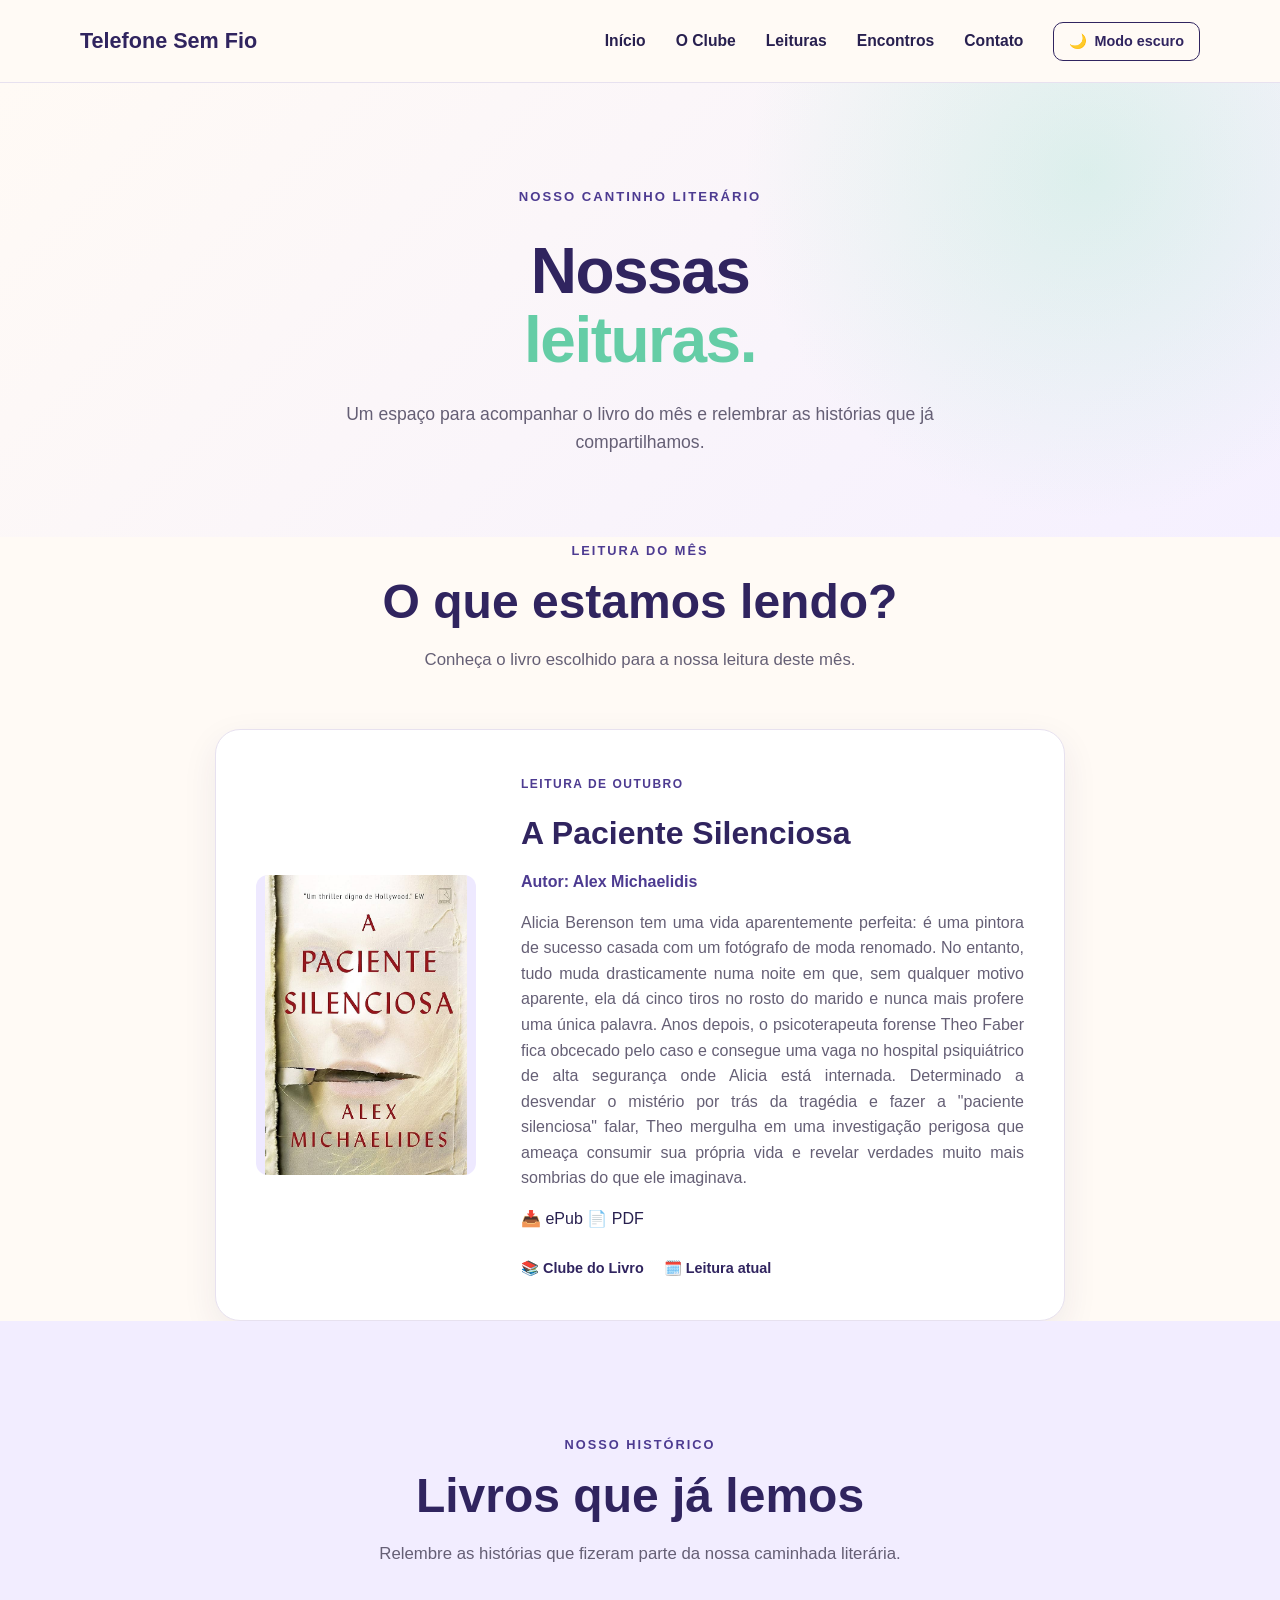
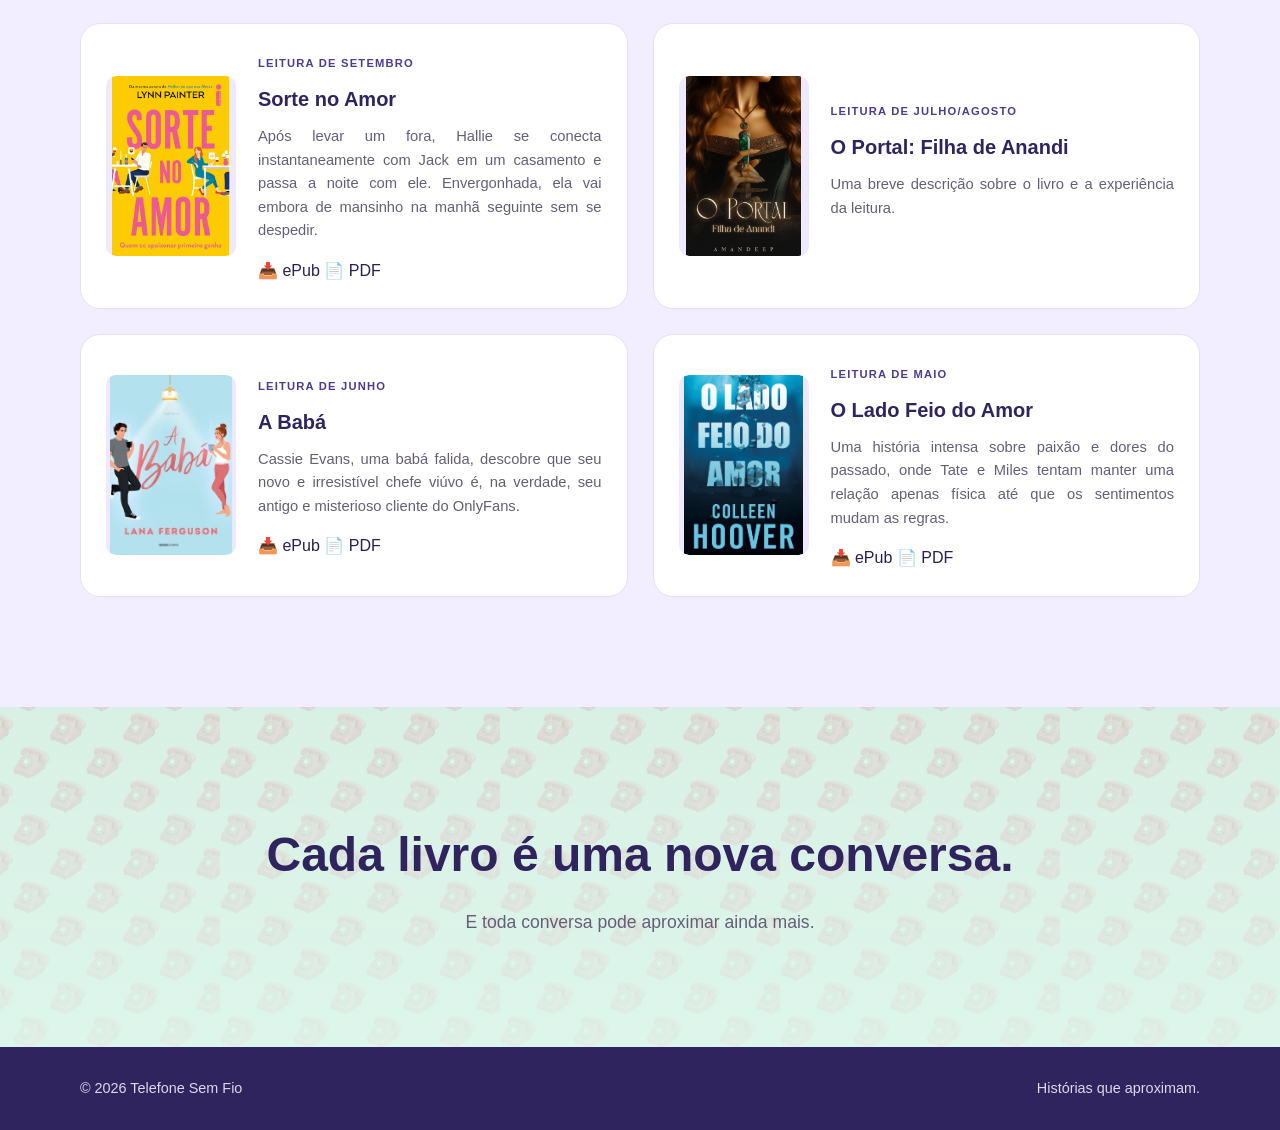
==== leituras.html @ cc29ed6b "Adicionar site Telefone Sem Fio" ====
<!DOCTYPE html>
<html lang="pt-BR">

<head>
    <meta charset="UTF-8">
    <meta name="viewport" content="width=device-width, initial-scale=1.0">

    <title>Leituras | Telefone Sem Fio</title>
<link rel="shortcut icon" href="favicon-16x16.png" type="image/x-icon">
    <link rel="stylesheet" href="style.css">
</head>

<body>

    <!-- ================= CABEÇALHO ================= -->

 <header class="cabecalho">

    <div class="container cabecalho-conteudo">

        <a href="index.html" class="logo-texto">
            Telefone Sem Fio
        </a>


        <!-- BOTÃO DO MENU MOBILE -->

        <button
            class="botao-menu"
            id="botao-menu"
            aria-label="Abrir menu"
            aria-expanded="false"
        >
            ☰
        </button>


        <!-- MENU -->

        <nav class="menu" id="menu">

            <a href="index.html#inicio">
                Início
            </a>

            <a href="index.html#clube">
                O Clube
            </a>

            <a href="leituras.html">
                Leituras
            </a>

            <a href="index.html#encontros">
                Encontros
            </a>

            <a href="index.html#contato">
                Contato
            </a>

        </nav>


        <!-- BOTÃO CLARO / ESCURO -->

        <button id="botao-tema" class="botao-tema">

            <span id="icone-tema">🌙</span>

            <span id="texto-tema">
                Modo escuro
            </span>

        </button>

    </div>

</header>


    <main>

        <!-- ================= TÍTULO DA PÁGINA ================= -->

        <section class="pagina-titulo">

            <div class="container">

                <span class="pequeno-titulo">
                    NOSSO CANTINHO LITERÁRIO
                </span>

                <h1>
                    Nossas
                    <span>leituras.</span>
                </h1>

                <p>
                    Um espaço para acompanhar o livro do mês
                    e relembrar as histórias que já compartilhamos.
                </p>

            </div>

        </section>


        <!-- ================= LIVRO DO MÊS ================= -->

        

            <div class="container">

                <div class="titulo-secao">

                    <span>LEITURA DO MÊS</span>

                    <h2>O que estamos lendo?</h2>

                    <p>
                        Conheça o livro escolhido para a nossa
                        leitura deste mês.
                    </p>

                </div>


                <article class="livro-detalhado">

                    <div class="capa-grande">

                        <!-- COLOQUE A CAPA DO LIVRO DO MÊS AQUI -->

                        <img src="capas livros/Paciente Silenciosa.jpg"
                             alt="Capa do livro do mês">

                    </div>


                    <div class="livro-detalhado-info">

                        <span class="etiqueta-livro">
                            LEITURA DE OUTUBRO
                        </span>

                        <h3>A Paciente Silenciosa</h3>

                        <p class="autora-livro">
                            Autor: Alex Michaelidis
                        </p>

                        <p class="texto-sinopse">
                            Alicia Berenson tem uma vida aparentemente perfeita: é uma pintora de sucesso casada com um fotógrafo de moda renomado. No entanto, tudo muda drasticamente numa noite em que, sem qualquer motivo aparente, ela dá cinco tiros no rosto do marido e nunca mais profere uma única palavra.
                            Anos depois, o psicoterapeuta forense Theo Faber fica obcecado pelo caso e consegue uma vaga no hospital psiquiátrico de alta segurança onde Alicia está internada. Determinado a desvendar o mistério por trás da tragédia e fazer a "paciente silenciosa" falar, Theo mergulha em uma investigação perigosa que ameaça consumir sua própria vida e revelar verdades muito mais sombrias do que ele imaginava. 
                        </p>
                <div class="downloads-livro">

                            <a
                                href="downloads/A Paciente Silenciosa - Alex Michaelides.epub"
                                download
                                class="botao-download"
                            >
                                📥 ePub
                            </a>

                            <a
                                href="downloads/A Paciente Silenciosa – Alex Michaelides.pdf"
                                download
                                class="botao-download"
                            >
                                📄 PDF
                            </a>

                        </div>
                        <p class="texto-sinopse">
                          
                        </p>

                        <div class="informacoes-livro">

                            <span>📚 Clube do Livro</span>

                            <span>🗓️ Leitura atual</span>

                        </div>

                    </div>

                </article>

            </div>

        

<section id="fundo-pagina">
        <!-- ================= LIVROS ANTERIORES ================= -->

        <section class="secao secao-destaque">

            <div class="container">

                <div class="titulo-secao">

                    <span>NOSSO HISTÓRICO</span>

                    <h2>Livros que já lemos</h2>

                    <p>
                        Relembre as histórias que fizeram parte
                        da nossa caminhada literária.
                    </p>

                </div>


                <div class="historico-livros">

                   <article class="historico-card">

                        <div class="capa-historico">

                            <img src="capas livros/sorte no amor _Lynn Painter _livro romance.jpg"
                                 alt="Capa do livro de setembro">

                        </div>

                        <div class="historico-info">

                            <span>LEITURA DE SETEMBRO</span>

                            <h3>Sorte no Amor</h3>

                            <p class="texto-sinopse">
                                Após levar um fora, Hallie se conecta instantaneamente com Jack em um casamento e passa a noite com ele. Envergonhada, ela vai embora de mansinho na manhã seguinte sem se despedir.
                            </p>
<div class="downloads-livro">

            <a
                href="downloads/Sorte no amor - Lynn Painter.epub"
                download
                class="botao-download"
            >
                📥 ePub
            </a>

            <a
                href="downloads/livro-1.pdf"
                download
                class="botao-download"
            >
                📄 PDF
            </a>

        </div>
                        </div>

                    </article>

                    <!-- LIVRO ANTERIOR 1 -->
 
                    <article class="historico-card">

                        <div class="capa-historico">

                            <img src="capas livros/o portal.jpg"
                                 alt="Capa do primeiro livro">

                        </div>

                        <div class="historico-info">

                            <span>LEITURA DE JULHO/AGOSTO</span>

                            <h3>O Portal: Filha de Anandi</h3>

                            <p class="texto-sinopse">
                                Uma breve descrição sobre o livro
                                e a experiência da leitura.
                            </p>

                        </div>

                    </article>


                    <!-- LIVRO ANTERIOR 2 -->

                    <article class="historico-card">

                        <div class="capa-historico">

                            <img src="capas livros/Livro_ A babá.jpg"
                                 alt="Capa do segundo livro">

                        </div>

                        <div class="historico-info">

                            <span>LEITURA DE JUNHO</span>

                            <h3>A Babá</h3>

                            <p class="texto-sinopse">
                                Cassie Evans, uma babá falida, descobre que seu novo e irresistível chefe viúvo é, na verdade, seu antigo e misterioso cliente do OnlyFans.
                            </p>
<div class="downloads-livro">

            <a
                href="downloads/A Babá - Lana Ferguson.epub"
                download
                class="botao-download"
            >
                📥 ePub
            </a>

            <a
                href="downloads/livro-1.pdf"
                download
                class="botao-download"
            >
                📄 PDF
            </a>

        </div>
                        </div>

                    </article>


                    <!-- LIVRO ANTERIOR 3 -->

                    <article class="historico-card">

                        <div class="capa-historico">

                            <img src="capas livros/o lado feio do amor.jpg"
                                 alt="Capa de O Lado Feio do Amor">

                        </div>

                        <div class="historico-info">

                            <span>LEITURA DE MAIO</span>

                            <h3>O Lado Feio do Amor</h3>

                            <p class="texto-sinopse">
                                Uma história intensa sobre paixão e dores do passado, onde Tate e Miles tentam manter uma relação apenas física até que os sentimentos mudam as regras.
                            </p>
<div class="downloads-livro">

            <a
                href="downloads/O lado feio do amor - Colleen Hoover.epub"
                download
                class="botao-download"
            >
                📥 ePub
            </a>

            <a
                href="downloads/livro-1.pdf"
                download
                class="botao-download"
            >
                📄 PDF
            </a>

        </div>
                        </div>

                    </article>
</section>
                </div>
            </div>
        </section>


        <!-- ================= FRASE FINAL ================= -->
        <section class="secao frase-final">
            <div class="container">
                <h2>
                    Cada livro é uma nova conversa.
                </h2>
                <p>
                    E toda conversa pode aproximar ainda mais.
                </p>
            </div>
        </section>
    </main>


    <!-- ================= RODAPÉ ================= -->
    <footer class="rodape">
        <div class="container rodape-conteudo">
            <p>
                © 2026 Telefone Sem Fio
            </p>
            <p>
                Histórias que aproximam.
            </p>
        </div>
    </footer>


    <script src="script.js"></script>

</body>

</html>
---- style.css ----
/* =====================================================
   RESET
===================================================== */

* {
    margin: 0;
    padding: 0;
    box-sizing: border-box;
}

html {
    scroll-behavior: smooth;
}

body {
    font-family: Arial, Helvetica, sans-serif;
    background-color: #fffaf5;
    color: #28204f;
    line-height: 1.6;

    transition:
        background-color 0.3s ease,
        color 0.3s ease;
}

a {
    text-decoration: none;
    color: inherit;
}

img {
    max-width: 100%;
    display: block;
}


/* =====================================================
   VARIÁVEIS
===================================================== */

:root {
    --roxo: #30245f;
    --roxo-claro: #4d3b91;

    --lilas: #eee9ff;

    --verde: #9be5c7;
    --verde-claro: #dff8ed;

    --creme: #fffaf5;
    --branco: #ffffff;

    --texto: #28204f;
    --texto-claro: #655f75;

    --borda: #e7e1ef;

    --sombra:
        0 15px 40px rgba(48, 36, 95, 0.10);
}


/* =====================================================
   CONTAINER
===================================================== */

.container {
    width: min(1120px, 90%);
    margin: 0 auto;
}


/* =====================================================
   CABEÇALHO
===================================================== */

.cabecalho {
    position: sticky;
    top: 0;
    z-index: 1000;

    background-color: rgba(255, 250, 245, 0.96);

    border-bottom: 1px solid var(--borda);

    backdrop-filter: blur(10px);

    transition:
        background-color 0.3s ease,
        border-color 0.3s ease;
}

.cabecalho-conteudo {
    min-height: 82px;

    display: flex;
    align-items: center;
    justify-content: space-between;

    gap: 30px;
}


/* LOGO */

.logo-texto {
    font-size: 1.35rem;
    font-weight: 800;

    color: var(--roxo);

    white-space: nowrap;

    transition: 0.3s;
}

.logo-texto:hover {
    opacity: 0.75;
}


/* MENU */

.menu {
    display: flex;
    align-items: center;
    justify-content: center;

    gap: 30px;

    margin-left: auto;
}

.menu a {
    position: relative;

    font-size: 0.98rem;
    font-weight: 600;

    color: var(--texto);

    transition: color 0.3s ease;
}

.menu a::after {
    content: "";

    position: absolute;
    left: 0;
    bottom: -7px;

    width: 0;
    height: 2px;

    background-color: var(--roxo);

    transition: width 0.3s ease;
}

.menu a:hover {
    color: var(--roxo-claro);
}

.menu a:hover::after {
    width: 100%;
}


/* BOTÃO TEMA */

.botao-tema {
    border: 1px solid var(--roxo);

    background-color: transparent;
    color: var(--roxo);

    padding: 10px 15px;

    border-radius: 10px;

    cursor: pointer;

    font-size: 0.9rem;
    font-weight: 600;

    display: flex;
    align-items: center;
    gap: 7px;

    transition: all 0.3s ease;

    white-space: nowrap;
}

.botao-tema:hover {
    background-color: var(--roxo);
    color: white;

    transform: translateY(-2px);
}


/* =====================================================
   HERO — PÁGINA INICIAL
===================================================== */

.hero {
    min-height: calc(100vh - 82px);

    display: flex;
    align-items: center;

    padding: 80px 0;

    background:
        radial-gradient(
            circle at 90% 20%,
            rgba(155, 229, 199, 0.35),
            transparent 30%
        ),
        linear-gradient(
            135deg,
            #fffaf5 0%,
            #f5f0ff 100%
        );
}

.hero-conteudo {
    display: grid;

    grid-template-columns: 1.05fr 0.95fr;

    align-items: center;

    gap: 65px;
}


/* TEXTO DO HERO */

.hero-texto {
    max-width: 600px;
}

.pequeno-titulo {
    display: inline-block;

    color: var(--roxo-claro);

    font-size: 0.82rem;
    font-weight: 800;

    letter-spacing: 2px;

    margin-bottom: 15px;
}

.hero h1 {
    font-size: clamp(3rem, 6vw, 5.2rem);

    line-height: 1.03;

    letter-spacing: -2px;

    color: var(--roxo);

    margin-bottom: 28px;
}

.hero h1 span {
    display: block;
    color: #65cda6;
}

.hero p {
    max-width: 570px;

    font-size: 1.15rem;

    color: var(--texto-claro);

    margin-bottom: 35px;
}


/* BOTÕES DO HERO */

.hero-botoes {
    display: flex;
    align-items: center;

    gap: 15px;

    flex-wrap: wrap;
}

.botao {
    display: inline-flex;

    align-items: center;
    justify-content: center;

    min-height: 52px;

    padding: 0 25px;

    border-radius: 12px;

    font-weight: 700;

    transition:
        transform 0.3s ease,
        box-shadow 0.3s ease,
        background-color 0.3s ease;
}

.botao:hover {
    transform: translateY(-3px);

    box-shadow:
        0 10px 25px rgba(48, 36, 95, 0.15);
}

.botao-principal {
    background-color: var(--roxo);
    color: white;
}

.botao-principal:hover {
    background-color: var(--roxo-claro);
}

.botao-secundario {
    background-color: var(--verde);
    color: var(--roxo);
}

.botao-secundario:hover {
    background-color: #83dbb7;
}


/* IMAGEM DO HERO */

.hero-imagem {
    display: flex;

    justify-content: center;
    align-items: center;
}

.imagem-moldura {
    width: min(100%, 500px);

    aspect-ratio: 1 / 1;

    padding: 22px;

    background-color: white;

    border-radius: 30px;

    box-shadow: var(--sombra);

    transform: rotate(2deg);

    transition: transform 0.3s ease;
}

.imagem-moldura:hover {
    transform: rotate(0deg) translateY(-5px);
}

.imagem-moldura img {
    width: 100%;
    height: 100%;

    object-fit: cover;

    border-radius: 20px;
}


/* =====================================================
   SEÇÕES
===================================================== */

.secao {
    padding: 110px 0;
}

.secao-destaque {
    background-color: #f2edff;
}

.titulo-secao {
    max-width: 700px;

    margin: 0 auto 55px;

    text-align: center;
}

.titulo-secao > span {
    color: var(--roxo-claro);

    font-size: 0.8rem;
    font-weight: 800;

    letter-spacing: 2px;
}

.titulo-secao h2 {
    font-size: clamp(2rem, 4vw, 3rem);

    line-height: 1.15;

    color: var(--roxo);

    margin: 12px 0 18px;
}

.titulo-secao p {
    color: var(--texto-claro);
    font-size: 1.05rem;
}


/* =====================================================
   CARTÕES — O CLUBE
===================================================== */

.cartoes {
    display: grid;

    grid-template-columns: repeat(3, 1fr);

    gap: 25px;
}

.cartao {
    padding: 35px;

    background-color: white;

    border: 1px solid var(--borda);

    border-radius: 20px;

    box-shadow:
        0 8px 25px rgba(48, 36, 95, 0.06);

    transition:
        transform 0.3s ease,
        box-shadow 0.3s ease;
}

.cartao:hover {
    transform: translateY(-7px);

    box-shadow:
        0 18px 35px rgba(48, 36, 95, 0.12);
}

.icone-cartao {
    width: 55px;
    height: 55px;

    display: flex;
    align-items: center;
    justify-content: center;

    background-color: var(--verde-claro);

    border-radius: 15px;

    font-size: 1.6rem;

    margin-bottom: 22px;
}

.cartao h3 {
    color: var(--roxo);

    margin-bottom: 12px;

    font-size: 1.3rem;
}

.cartao p {
    color: var(--texto-claro);
    font-size: 0.98rem;
}


/* =====================================================
   CARTÕES DE LEITURA — PÁGINA INICIAL
===================================================== */

.livros {
    display: grid;

    grid-template-columns: repeat(2, 1fr);

    gap: 25px;
}

.livro {
    display: flex;
    align-items: center;

    gap: 25px;

    background-color: white;

    border-radius: 20px;

    padding: 25px;

    border: 1px solid var(--borda);

    transition:
        transform 0.3s ease,
        box-shadow 0.3s ease;
}

.livro:hover {
    transform: translateY(-7px);

    box-shadow:
        0 15px 30px rgba(48, 36, 95, 0.10);
}

.livro-capa {
    flex-shrink: 0;

    width: 120px;
    height: 160px;

    display: flex;
    align-items: center;
    justify-content: center;

    border-radius: 12px;

    background:
        linear-gradient(
            145deg,
            #dcd3ff,
            #a99bdf
        );

    font-size: 3rem;
}

.livro-info span {
    font-size: 0.75rem;

    font-weight: 800;

    letter-spacing: 1.5px;

    color: var(--roxo-claro);
}

.livro-info h3 {
    color: var(--roxo);

    margin: 7px 0 10px;

    font-size: 1.35rem;
}

.livro-info p {
    color: var(--texto-claro);
}

.link-card {
    display: inline-block;

    margin-top: 12px;

    color: var(--roxo-claro);

    font-size: 0.9rem;
    font-weight: 700;

    transition: color 0.3s ease;
}

.livro:hover .link-card {
    color: #65cda6;
}


/* =====================================================
   ENCONTROS
===================================================== */

.encontros-conteudo {
    display: grid;

    grid-template-columns: 1fr 0.75fr;

    align-items: center;

    gap: 80px;
}

.encontros-texto h2 {
    color: var(--roxo);

    font-size: clamp(2.3rem, 4vw, 3.5rem);

    line-height: 1.1;

    margin: 10px 0 25px;
}

.encontros-texto h2 span {
    color: #65cda6;
}

.encontros-texto p {
    color: var(--texto-claro);

    margin-bottom: 15px;

    font-size: 1.05rem;
}

.encontro-card {
    padding: 45px;

    background-color: var(--roxo);

    color: white;

    border-radius: 25px;

    text-align: center;

    box-shadow: var(--sombra);
}

.encontro-icone {
    font-size: 3rem;
    margin-bottom: 15px;
}

.encontro-card h3 {
    font-size: 1.5rem;
    margin-bottom: 12px;
}

.encontro-card p {
    color: #e7e2fa;
}


/* =====================================================
   CONTATO
===================================================== */

.contato {
    background-color: var(--verde-claro);
}

.contato-cartoes {
    display: grid;

    grid-template-columns: repeat(3, 1fr);

    gap: 20px;
}

.contato-item {
    display: flex;
    align-items: center;

    gap: 15px;

    padding: 22px;

    background-color: white;

    border-radius: 15px;

    border: 1px solid var(--borda);

    transition:
        transform 0.3s ease,
        box-shadow 0.3s ease;
}

.contato-item:hover {
    transform: translateY(-5px);

    box-shadow: var(--sombra);
}

.contato-item > span {
    width: 48px;
    height: 48px;

    display: flex;
    align-items: center;
    justify-content: center;

    background-color: var(--lilas);

    border-radius: 12px;

    font-size: 1.3rem;
}

.contato-item strong {
    display: block;

    color: var(--roxo);

    margin-bottom: 3px;
}

.contato-item small {
    color: var(--texto-claro);
}


/* =====================================================
   RODAPÉ
===================================================== */

.rodape {
    background-color: var(--roxo);

    color: white;

    padding: 30px 0;
}

.rodape-conteudo {
    display: flex;
    align-items: center;
    justify-content: space-between;

    gap: 20px;
}

.rodape p {
    font-size: 0.9rem;
    color: #ddd8ef;
}


/* =====================================================
   PÁGINA DE LEITURAS — TÍTULO
===================================================== */

.pagina-titulo {
    padding: 100px 0 80px;

    text-align: center;

    background:
        radial-gradient(
            circle at 85% 20%,
            rgba(155, 229, 199, 0.30),
            transparent 30%
        ),
        linear-gradient(
            135deg,
            #fffaf5 0%,
            #f5f0ff 100%
        );
}

.pagina-titulo h1 {
    max-width: 800px;

    margin: 15px auto 25px;

    font-size: clamp(2.5rem, 5vw, 4.5rem);

    line-height: 1.08;

    letter-spacing: -1.5px;

    color: var(--roxo);
}

.pagina-titulo h1 span {
    display: block;
    color: #65cda6;
}

.pagina-titulo p {
    max-width: 600px;

    margin: 0 auto;

    color: var(--texto-claro);

    font-size: 1.1rem;
}


/* =====================================================
   LIVRO DO MÊS — CAPA PADRONIZADA
===================================================== */

.livro-detalhado {
    display: grid;

    grid-template-columns: 220px 1fr;

    align-items: center;

    gap: 45px;

    max-width: 850px;

    margin: 0 auto;

    padding: 40px;

    background-color: white;

    border: 1px solid var(--borda);

    border-radius: 25px;

    box-shadow:
        0 12px 35px rgba(48, 36, 95, 0.08);
}


/* TAMANHO DA CAPA DO LIVRO DO MÊS */

.capa-grande {
    width: 220px;
    height: 300px;

    display: flex;
    align-items: center;
    justify-content: center;

    flex-shrink: 0;

    border-radius: 12px;

    overflow: hidden;

    background-color: #eee9ff;
}


/* IMAGEM DA CAPA DO LIVRO DO MÊS */

.capa-grande img {
    width: 100%;
    height: 100%;

    object-fit: contain;

    border-radius: 12px;
}


.etiqueta-livro {
    color: var(--roxo-claro);

    font-size: 0.75rem;

    font-weight: 800;

    letter-spacing: 1.5px;
}

.livro-detalhado-info h3 {
    font-size: 2rem;

    color: var(--roxo);

    margin: 12px 0 10px;
}

.livro-detalhado-info p {
    color: var(--texto-claro);

    margin-bottom: 15px;

    font-size: 1rem;
}

.autora-livro {
    font-weight: 700;

    color: var(--roxo-claro) !important;
}

.informacoes-livro {
    display: flex;

    gap: 20px;

    flex-wrap: wrap;

    margin-top: 25px;

    color: var(--roxo);

    font-size: 0.9rem;

    font-weight: 600;
}


/* =====================================================
   LIVROS ANTERIORES — CAPAS PADRONIZADAS
===================================================== */

.historico-livros {
    display: grid;

    grid-template-columns: repeat(2, 1fr);

    gap: 25px;
}

.historico-card {
    display: flex;
    align-items: center;

    gap: 22px;

    padding: 25px;

    background-color: white;

    border: 1px solid var(--borda);

    border-radius: 20px;

    transition:
        transform 0.3s ease,
        box-shadow 0.3s ease;
}

.historico-card:hover {
    transform: translateY(-6px);

    box-shadow:
        0 15px 30px rgba(48, 36, 95, 0.10);
}


/* TAMANHO PADRÃO DAS CAPAS ANTERIORES */

.capa-historico {
    width: 130px;
    height: 180px;

    flex-shrink: 0;

    display: flex;
    align-items: center;
    justify-content: center;

    border-radius: 10px;

    overflow: hidden;

    background-color: #eee9ff;
}


/* IMAGENS DAS CAPAS ANTERIORES */

.capa-historico img {
    width: 100%;
    height: 100%;

    object-fit: contain;

    border-radius: 10px;
}

.historico-info span {
    color: var(--roxo-claro);

    font-size: 0.7rem;

    font-weight: 800;

    letter-spacing: 1.2px;
}

.historico-info h3 {
    color: var(--roxo);

    font-size: 1.25rem;

    margin: 8px 0 10px;
}

.historico-info p {
    color: var(--texto-claro);

    font-size: 0.92rem;

    margin-bottom: 15px;
}

.botao-leitura {
    border: none;

    background: transparent;

    color: var(--roxo-claro);

    font-size: 0.85rem;

    font-weight: 700;

    padding: 0;

    cursor: pointer;
}


/* =====================================================
   FRASE FINAL
===================================================== */

.frase-final {
    text-align: center;

    background-color: var(--verde-claro);
}

.frase-final h2 {
    color: var(--roxo);

    font-size: clamp(2rem, 4vw, 3rem);

    margin-bottom: 15px;
}

.frase-final p {
    color: var(--texto-claro);

    font-size: 1.1rem;
}


/* =====================================================
   MODO ESCURO
===================================================== */

body.modo-escuro {
    --creme: #151225;
    --branco: #201b35;

    --texto: #f5f2ff;
    --texto-claro: #c9c3da;

    --borda: #3a3452;

    background-color: #151225;

    color: #f5f2ff;
}


/* CABEÇALHO ESCURO */

body.modo-escuro .cabecalho {
    background-color: rgba(21, 18, 37, 0.96);

    border-color: #302a47;
}

body.modo-escuro .logo-texto,
body.modo-escuro .menu a {
    color: #ffffff;
}

body.modo-escuro .menu a:hover {
    color: var(--verde);
}


/* HERO ESCURO */

body.modo-escuro .hero {
    background:
        radial-gradient(
            circle at 90% 20%,
            rgba(87, 151, 124, 0.18),
            transparent 30%
        ),
        linear-gradient(
            135deg,
            #151225,
            #211a3b
        );
}

body.modo-escuro .hero h1,
body.modo-escuro .titulo-secao h2,
body.modo-escuro .encontros-texto h2 {
    color: white;
}


/* SEÇÕES ESCURAS */

body.modo-escuro .secao-destaque {
    background-color: #1b1730;
}

body.modo-escuro .cartao,
body.modo-escuro .livro,
body.modo-escuro .livro-detalhado,
body.modo-escuro .historico-card,
body.modo-escuro .contato-item {
    background-color: #201b35;

    border-color: #3a3452;
}

body.modo-escuro .imagem-moldura {
    background-color: #201b35;
}

body.modo-escuro .contato {
    background-color: #172d27;
}


/* PÁGINA DE LEITURAS ESCURA */

body.modo-escuro .pagina-titulo {
    background:
        radial-gradient(
            circle at 85% 20%,
            rgba(87, 151, 124, 0.18),
            transparent 30%
        ),
        linear-gradient(
            135deg,
            #151225,
            #211a3b
        );
}

body.modo-escuro .pagina-titulo h1 {
    color: white;
}

body.modo-escuro .livro-detalhado-info h3,
body.modo-escuro .historico-info h3,
body.modo-escuro .frase-final h2 {
    color: white;
}

body.modo-escuro .frase-final {
    background-color: #172d27;
}


/* BOTÃO TEMA ESCURO */

body.modo-escuro .botao-tema {
    border-color: #ffffff;
    color: white;
}

body.modo-escuro .botao-tema:hover {
    background-color: white;
    color: var(--roxo);
}


/* =====================================================
   RESPONSIVIDADE — TABLET
===================================================== */

@media (max-width: 950px) {

    .cabecalho-conteudo {
        flex-wrap: wrap;
        padding: 15px 0;
    }

    .logo-texto {
        order: 1;
    }

    .botao-tema {
        order: 2;
        margin-left: auto;
    }

    .menu {
        order: 3;

        width: 100%;

        overflow-x: auto;

        justify-content: flex-start;

        padding-bottom: 5px;

        gap: 25px;
    }


    .hero-conteudo {
        grid-template-columns: 1fr;

        gap: 50px;

        text-align: center;
    }

    .hero-texto {
        margin: 0 auto;
    }

    .hero p {
        margin-left: auto;
        margin-right: auto;
    }

    .hero-botoes {
        justify-content: center;
    }

    .hero-imagem {
        max-width: 500px;

        width: 100%;

        margin: auto;
    }


    .cartoes {
        grid-template-columns: 1fr;
    }


    .encontros-conteudo {
        grid-template-columns: 1fr;

        gap: 45px;
    }

    .encontros-texto {
        text-align: center;
    }


    .contato-cartoes {
        grid-template-columns: 1fr;
    }


    /* PÁGINA DE LEITURAS */

    .livro-detalhado {
        grid-template-columns: 220px 1fr;

        gap: 30px;
    }

    .historico-livros {
        grid-template-columns: 1fr;
    }

}


/* =====================================================
   RESPONSIVIDADE — CELULAR
===================================================== */

@media (max-width: 650px) {

    .cabecalho-conteudo {
        min-height: auto;
    }

    .logo-texto {
        font-size: 1.1rem;
    }

    .botao-tema {
        font-size: 0.8rem;

        padding: 8px 10px;
    }


    .hero {
        padding: 65px 0;
    }

    .hero h1 {
        font-size: 2.7rem;

        letter-spacing: -1px;
    }

    .hero p {
        font-size: 1rem;
    }

    .hero-botoes {
        flex-direction: column;

        width: 100%;
    }

    .botao {
        width: 100%;
    }

    .imagem-moldura {
        padding: 12px;

        border-radius: 20px;
    }


    .secao {
        padding: 75px 0;
    }

    .titulo-secao {
        margin-bottom: 35px;
    }


    /* CARTÕES DE LEITURA DA HOME */

    .livros {
        grid-template-columns: 1fr;
    }

    .livro {
        gap: 18px;
        padding: 20px;
    }

    .livro-capa {
        width: 100px;
        height: 135px;
    }


    /* PÁGINA DE LEITURAS */

    .pagina-titulo {
        padding: 70px 0 55px;
    }

    .pagina-titulo h1 {
        font-size: 2.5rem;
    }


    /* LIVRO DO MÊS NO CELULAR */

    .livro-detalhado {
        grid-template-columns: 1fr;

        gap: 30px;

        padding: 30px;

        text-align: center;
    }

    .capa-grande {
        width: 200px;
        height: 270px;

        margin: 0 auto;
    }

    .informacoes-livro {
        justify-content: center;
    }


    /* LIVROS ANTERIORES NO CELULAR */

    .historico-card {
        flex-direction: column;

        text-align: center;
    }

    .capa-historico {
        width: 130px;
        height: 180px;
    }


    .encontro-card {
        padding: 30px 22px;
    }

    .rodape-conteudo {
        flex-direction: column;

        text-align: center;
    }

}

.texto-sinopse {
  text-align: justify;
}

/* =====================================================
   MENU MOBILE
===================================================== */

.botao-menu {
    display: none;

    border: none;
    background: transparent;

    font-size: 28px;

    color: var(--texto);

    cursor: pointer;

    padding: 5px;

    line-height: 1;
}


/* =====================================================
   TABLETS E CELULARES
===================================================== */

@media (max-width: 950px) {

    .cabecalho-conteudo {
        position: relative;
    }


    .botao-menu {
        display: block;

        order: 2;
    }


    .menu {
        position: absolute;

        top: calc(100% + 10px);

        left: 0;
        right: 0;

        display: none;

        flex-direction: column;

        gap: 5px;

        padding: 15px;

        background-color: var(--branco);

        border: 1px solid var(--borda);

        border-radius: 18px;

        box-shadow: var(--sombra);

        z-index: 1000;
    }


    .menu.menu-aberto {
        display: flex;
    }


    .menu a {
        display: block;

        width: 100%;

        padding: 13px 15px;

        border-radius: 10px;

        text-align: left;
    }


    .menu a:hover {
        background-color: var(--lilas);
    }


    .botao-tema {
        order: 3;
    }

}


/* =====================================================
   CELULARES
===================================================== */

@media (max-width: 650px) {

    .container {
        width: 92%;
    }


    .cabecalho {
        padding: 15px 0;
    }


    .cabecalho-conteudo {
        gap: 10px;
    }


    .logo-texto {
        font-size: 20px;
    }


    .botao-menu {
        font-size: 26px;
    }


    .botao-tema {
        padding: 8px 10px;
    }


    #texto-tema {
        display: none;
    }


    /* HERO */

    .hero {
        padding: 70px 0;
    }


    .hero h1 {
        font-size: 40px;
        line-height: 1.1;
    }


    .hero p {
        font-size: 16px;
    }


    /* BOTÕES */

    .botoes {
        flex-direction: column;

        width: 100%;
    }


    .botoes a {
        width: 100%;

        text-align: center;
    }


    /* CARDS DE LIVROS */

    .livros {
        grid-template-columns: 1fr;
    }


    .livro {
        flex-direction: column;

        text-align: center;
    }


    .livro-capa {
        margin: 0 auto;
    }


    /* SEÇÕES */

    .secao {
        padding: 65px 0;
    }


    .titulo-secao h2 {
        font-size: 30px;
    }


    /* LIVRO DO MÊS */

    .livro-detalhado {
        grid-template-columns: 1fr;

        gap: 30px;

        padding: 25px;

        text-align: center;
    }


    .capa-grande {
        width: 200px;
        height: 270px;

        margin: 0 auto;
    }


    /* HISTÓRICO */

    .historico-livros {
        grid-template-columns: 1fr;
    }


    .historico-card {
        flex-direction: column;

        text-align: center;
    }


    .capa-historico {
        width: 130px;
        height: 180px;
    }


    /* CONTATO */

    .contato {
        grid-template-columns: 1fr;
    }


    /* RODAPÉ */

    .rodape-conteudo {
        flex-direction: column;

        text-align: center;

        gap: 10px;
    }

}




/* =====================================================
   ESTAMPA TELEFONE - SEÇÃO CONTATO
===================================================== */

#contato {
    position: relative;
}

.estampa-telefone {
    position: absolute;
    width: 170px;
    height: auto;
    right: 25px;
    bottom: 20px;
    z-index: 0;
    pointer-events: none;
}

#contato .container {
    position: relative;
    z-index: 1;
}

/* =====================================================
   ESTAMPAS NO CELULAR
===================================================== */

@media (max-width: 650px) {

    .estampa-books {
        width: 105px;

        left: -10px;

        top: 20px;

        opacity: 0.9;
    }


    .estampa-telefone {
        width: 100px;

        right: -5px;

        bottom: 10px;

        opacity: 0.9;
    }

}

/* =====================================================
   FUNDO COM PADRÃO DE TELEFONES SUAVE
===================================================== */

.contato {
    /* Mude para o caminho correto onde a imagem está salva no seu projeto */
    background-image: 
        linear-gradient(rgba(223, 248, 237, 0.756), rgba(223, 248, 237, 0.92)), 
        url('bg-telefone.png'); /* ou o nome correto do arquivo da imagem */
    
    background-repeat: repeat;
    background-size: 300px; /* Controla o tamanho/escala dos telefones repetidos */
    background-position: center;
}

body.modo-escuro .contato {
    background-image: 
        linear-gradient(rgba(23, 45, 39, 0.94), rgba(23, 45, 39, 0.94)), 
        url('bg-telefone.png');
}

/* =====================================================
   FRASE FINAL COM PADRÃO DE SELOS SUAVE
===================================================== */

.frase-final {
    text-align: center;
    position: relative;
    
    /* Substitua 'bg-clube.jpg' pelo caminho correto onde a imagem está salva no seu projeto */
    background-image: 
        linear-gradient(rgba(223, 248, 237, 0.788), rgba(223, 248, 237, 0.94)), 
        url('bg-telefone.png');
    
    background-repeat: repeat;
    background-size: 280px; /* Controla o tamanho/escala dos selos repetidos */
    background-position: center;
}

body.modo-escuro .frase-final {
    background-image: 
        linear-gradient(rgba(23, 45, 39, 0.95), rgba(23, 45, 39, 0.95)), 
        url('bg-telefone.png');
}

/* =====================================================
   CARROSSEL DE FOTOS - ENCONTROS
===================================================== */

#encontros {
    position: relative;
}


.carrossel {
    width: 100%;

    max-width: 850px;

    margin: 45px auto 0;
}


/* =====================================================
   JANELA DO CARROSSEL
===================================================== */

.carrossel-janela {
    position: relative;

    width: 100%;

    aspect-ratio: 16 / 9;

    overflow: hidden;

    border-radius: 25px;

    background-color: var(--lilas);

    box-shadow: var(--sombra);
}


/* =====================================================
   ÁREA DOS SLIDES
===================================================== */

.carrossel-fotos {
    width: 100%;

    height: 100%;

    position: relative;
}


.slide {
    position: absolute;

    inset: 0;

    width: 100%;

    height: 100%;

    opacity: 0;

    visibility: hidden;

    transition:
        opacity 0.5s ease,
        visibility 0.5s ease;
}


.slide.ativo {
    opacity: 1;

    visibility: visible;

    z-index: 1;
}


.slide img {
    width: 100%;

    height: 100%;

    display: block;

    object-fit: cover;
}


/* =====================================================
   BOTÕES DE NAVEGAÇÃO
===================================================== */

.carrossel-botao {
    position: absolute;

    top: 50%;

    transform: translateY(-50%);

    z-index: 5;

    width: 48px;

    height: 48px;

    border: none;

    border-radius: 50%;

    background-color: rgba(255, 255, 255, 0.90);

    color: var(--roxo);

    font-size: 38px;

    line-height: 1;

    display: flex;

    align-items: center;

    justify-content: center;

    cursor: pointer;

    box-shadow: 0 5px 20px rgba(0, 0, 0, 0.15);

    transition:
        transform 0.2s ease,
        background-color 0.2s ease;
}


.carrossel-botao:hover {
    background-color: var(--branco);

    transform:
        translateY(-50%)
        scale(1.08);
}


.carrossel-anterior {
    left: 20px;
}


.carrossel-proximo {
    right: 20px;
}


/* =====================================================
   INDICADORES
===================================================== */

.carrossel-indicadores {
    display: flex;

    justify-content: center;

    align-items: center;

    gap: 9px;

    margin-top: 20px;
}


.indicador {
    width: 9px;

    height: 9px;

    padding: 0;

    border: none;

    border-radius: 50%;

    background-color: #cfc9dc;

    cursor: pointer;

    transition:
        transform 0.2s ease,
        background-color 0.2s ease;
}


.indicador.ativo {
    background-color: var(--roxo);

    transform: scale(1.35);
}


/* =====================================================
   TEXTO ABAIXO DO CARROSSEL
===================================================== */

.texto-encontros {
    max-width: 650px;

    margin: 30px auto 0;

    text-align: center;

    color: var(--texto-claro);

    font-size: 16px;

    line-height: 1.7;
}


/* =====================================================
   CELULAR
===================================================== */

@media (max-width: 650px) {

    .carrossel {
        margin-top: 30px;
    }


    .carrossel-janela {
        aspect-ratio: 4 / 5;

        border-radius: 20px;
    }


    .carrossel-botao {
        width: 40px;

        height: 40px;

        font-size: 30px;
    }


    .carrossel-anterior {
        left: 12px;
    }


    .carrossel-proximo {
        right: 12px;
    }


    .texto-encontros {
        font-size: 15px;

        padding: 0 10px;
    }

}
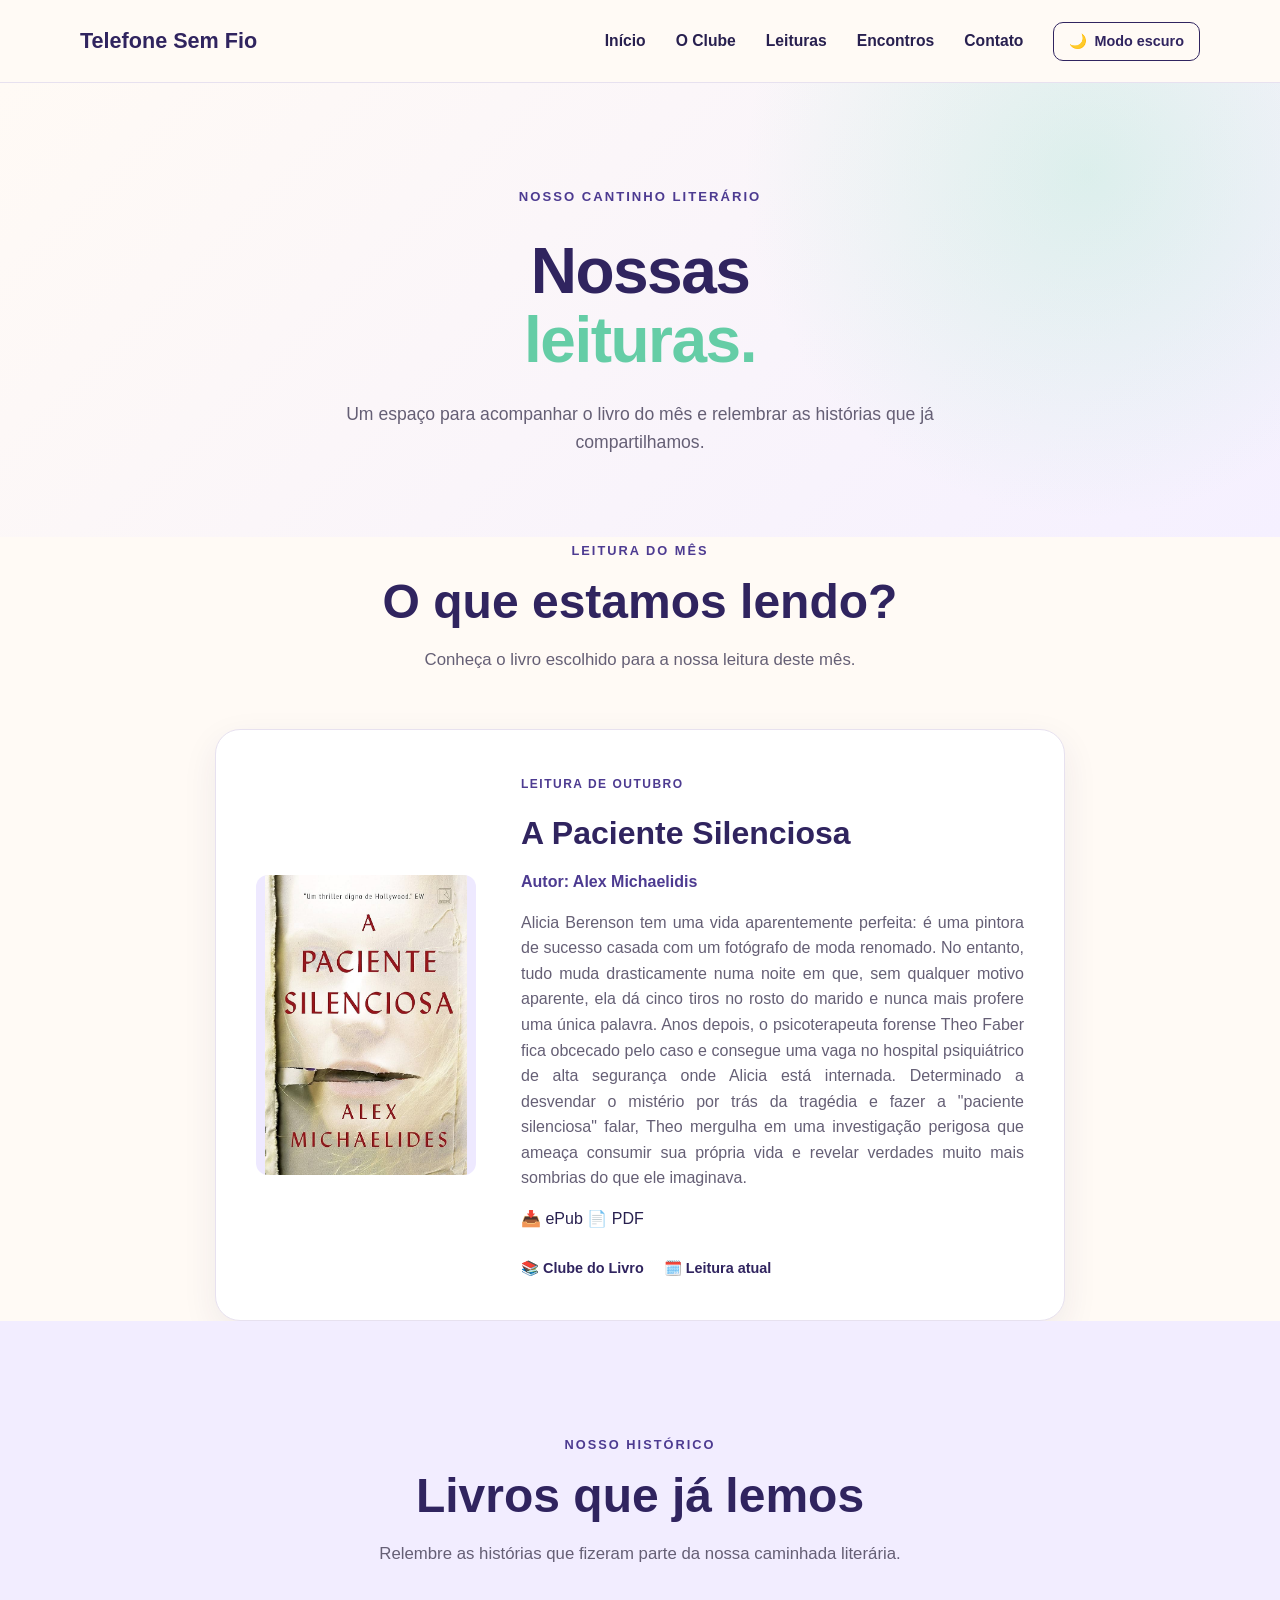
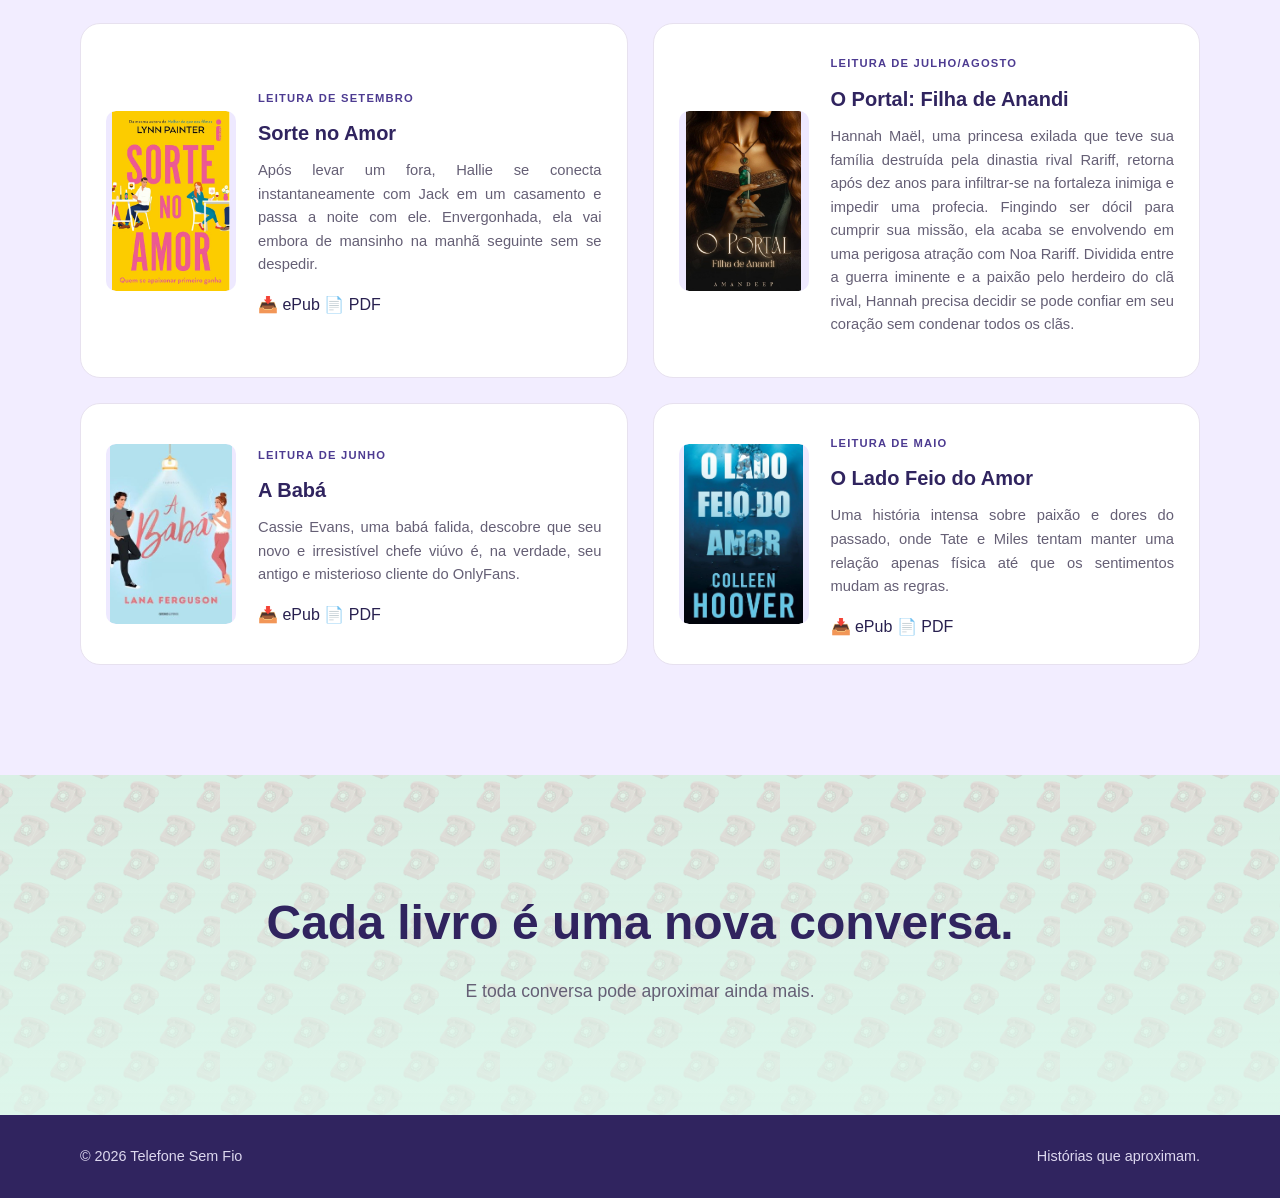
==== commit 222d1f6f: "Adicionar site Telefone Sem Fio" ====
--- a/leituras.html
+++ b/leituras.html
@@ -245,7 +245,7 @@
             </a>
 
             <a
-                href="downloads/livro-1.pdf"
+                href="downloads/Sorte No Amor.pdf"
                 download
                 class="botao-download"
             >
@@ -275,8 +275,7 @@
                             <h3>O Portal: Filha de Anandi</h3>
 
                             <p class="texto-sinopse">
-                                Uma breve descrição sobre o livro
-                                e a experiência da leitura.
+                                Hannah Maël, uma princesa exilada que teve sua família destruída pela dinastia rival Rariff, retorna após dez anos para infiltrar-se na fortaleza inimiga e impedir uma profecia. Fingindo ser dócil para cumprir sua missão, ela acaba se envolvendo em uma perigosa atração com Noa Rariff. Dividida entre a guerra iminente e a paixão pelo herdeiro do clã rival, Hannah precisa decidir se pode confiar em seu coração sem condenar todos os clãs.
                             </p>
 
                         </div>
@@ -315,7 +314,7 @@
             </a>
 
             <a
-                href="downloads/livro-1.pdf"
+                href="downloads/A baba - Lana Ferguson.pdf"
                 download
                 class="botao-download"
             >
@@ -359,7 +358,7 @@
             </a>
 
             <a
-                href="downloads/livro-1.pdf"
+                href="downloads/8 - O Lado Feio do Amor - Colleen Hoover (oficial).pdf"
                 download
                 class="botao-download"
             >
